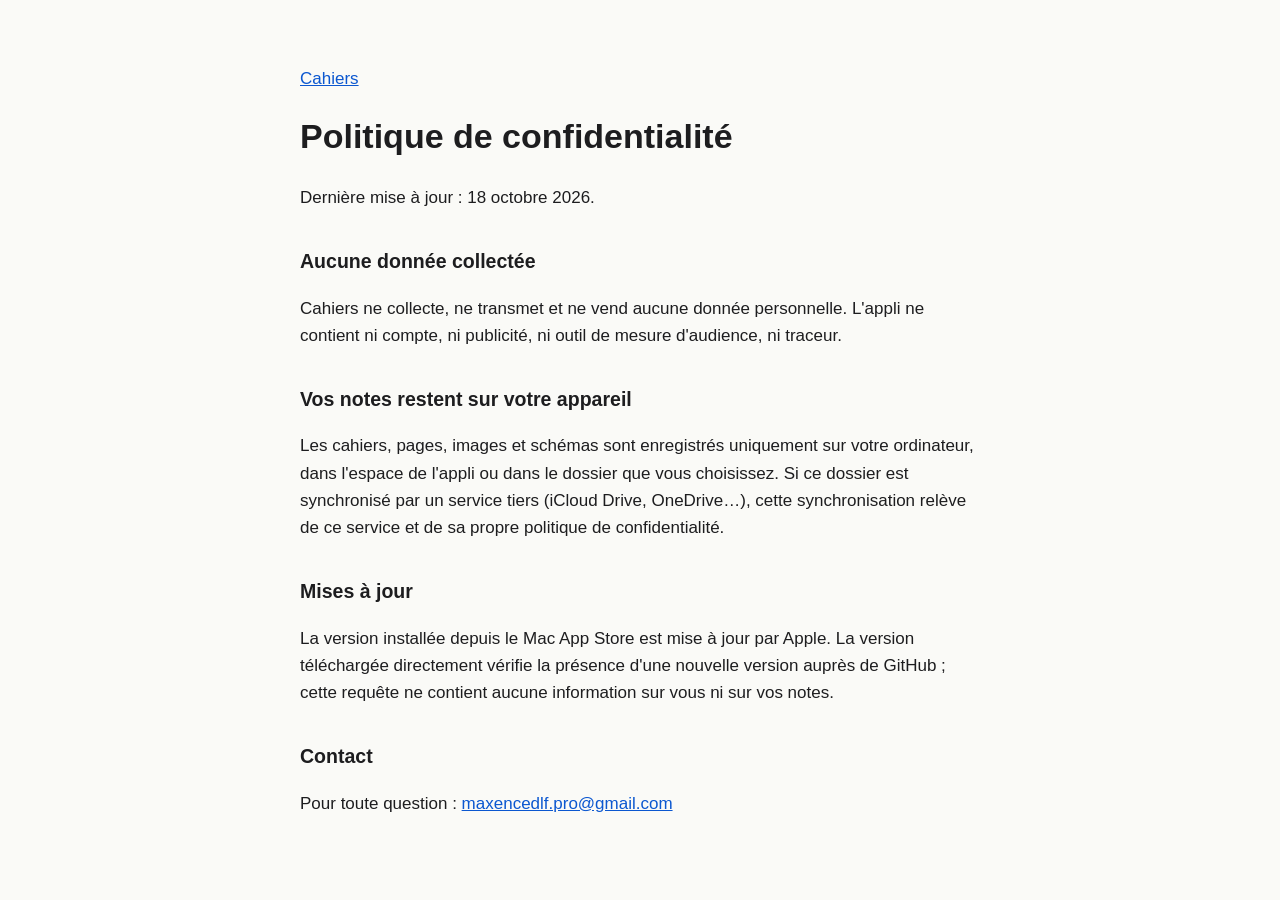
==== confidentialite.html @ 917d47eb "Site Cahiers : confidentialité et assistance Co-Authored-By: Claude Opus 5.5 <noreply@anthropic.com>" ====
<!doctype html>
<html lang="fr">
<head>
<meta charset="utf-8">
<meta name="viewport" content="width=device-width, initial-scale=1">
<title>Cahiers · Politique de confidentialité</title>
<link rel="stylesheet" href="style.css">
</head>
<body>
<main>
<p><a href="index.html">Cahiers</a></p>
<h1>Politique de confidentialité</h1>
<p>Dernière mise à jour : 18 octobre 2026.</p>
<h2>Aucune donnée collectée</h2>
<p>Cahiers ne collecte, ne transmet et ne vend aucune donnée personnelle. L'appli ne contient ni compte, ni publicité, ni outil de mesure d'audience, ni traceur.</p>
<h2>Vos notes restent sur votre appareil</h2>
<p>Les cahiers, pages, images et schémas sont enregistrés uniquement sur votre ordinateur, dans l'espace de l'appli ou dans le dossier que vous choisissez. Si ce dossier est synchronisé par un service tiers (iCloud Drive, OneDrive…), cette synchronisation relève de ce service et de sa propre politique de confidentialité.</p>
<h2>Mises à jour</h2>
<p>La version installée depuis le Mac App Store est mise à jour par Apple. La version téléchargée directement vérifie la présence d'une nouvelle version auprès de GitHub ; cette requête ne contient aucune information sur vous ni sur vos notes.</p>
<h2>Contact</h2>
<p>Pour toute question : <a href="mailto:maxencedlf.pro@gmail.com">maxencedlf.pro@gmail.com</a></p>
</main>
</body>
</html>
---- style.css ----
body { margin: 0; font: 17px/1.6 -apple-system, "Segoe UI", sans-serif; color: #1d1d1f; background: #fafaf7; }
main { max-width: 680px; margin: 0 auto; padding: 48px 24px; }
h1 { font-size: 2em; margin: .2em 0 .6em; }
h2 { font-size: 1.15em; margin-top: 1.8em; }
a { color: #0b57d0; }
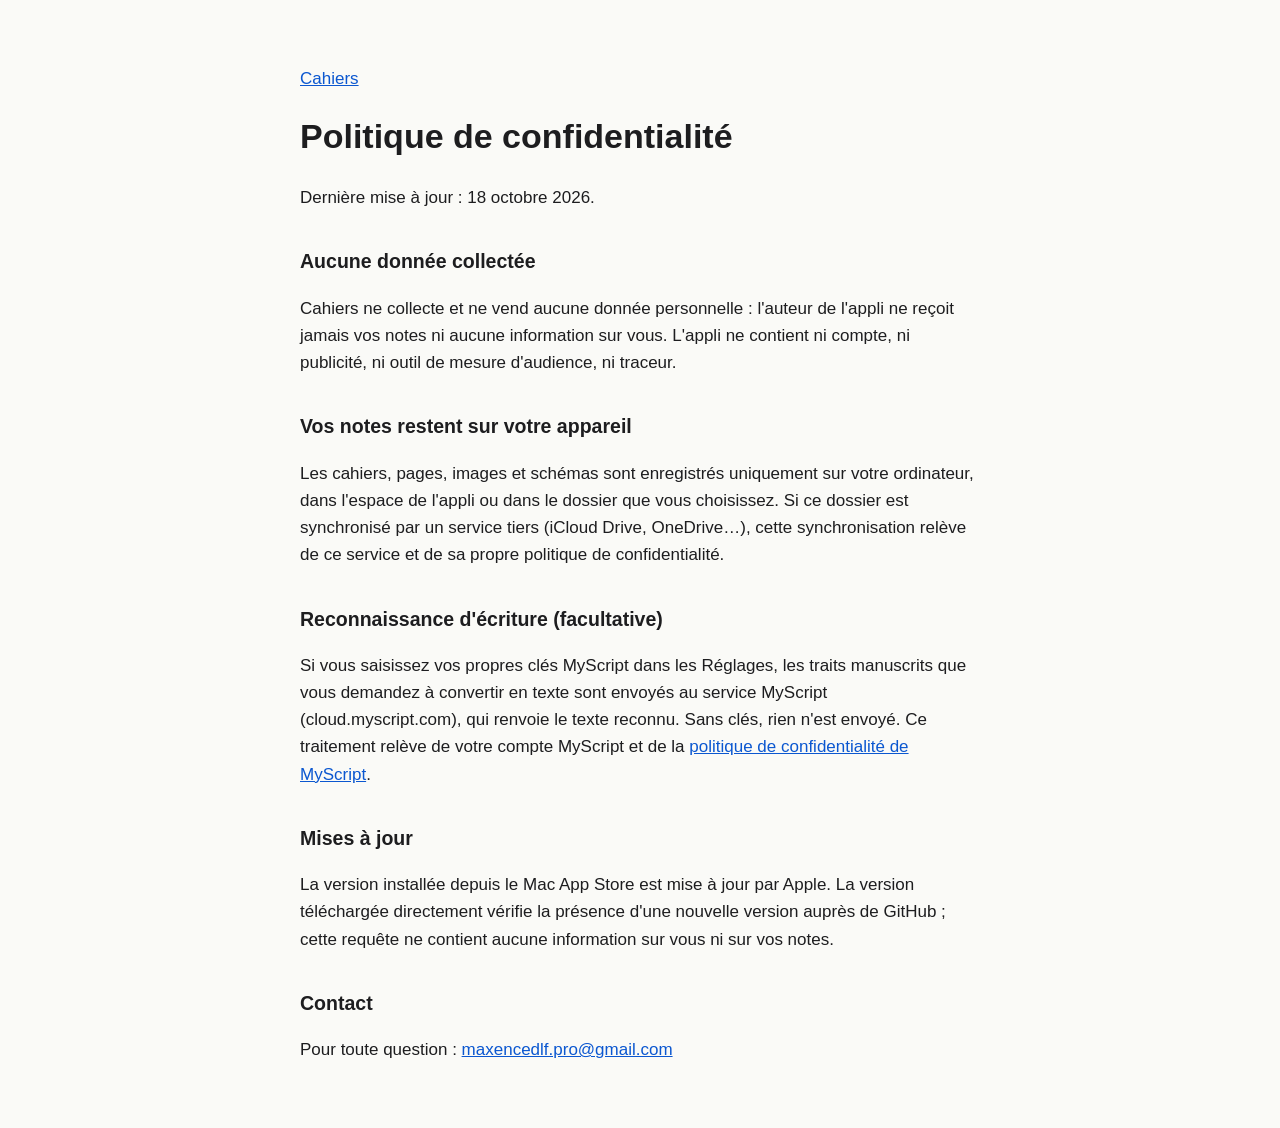
==== commit b9944108: "Confidentialité : reconnaissance MyScript facultative Co-Authored-By: Claude Opus 5.5 <noreply@anthr" ====
--- a/confidentialite.html
+++ b/confidentialite.html
@@ -12,9 +12,11 @@
 <h1>Politique de confidentialité</h1>
 <p>Dernière mise à jour : 18 octobre 2026.</p>
 <h2>Aucune donnée collectée</h2>
-<p>Cahiers ne collecte, ne transmet et ne vend aucune donnée personnelle. L'appli ne contient ni compte, ni publicité, ni outil de mesure d'audience, ni traceur.</p>
+<p>Cahiers ne collecte et ne vend aucune donnée personnelle : l'auteur de l'appli ne reçoit jamais vos notes ni aucune information sur vous. L'appli ne contient ni compte, ni publicité, ni outil de mesure d'audience, ni traceur.</p>
 <h2>Vos notes restent sur votre appareil</h2>
 <p>Les cahiers, pages, images et schémas sont enregistrés uniquement sur votre ordinateur, dans l'espace de l'appli ou dans le dossier que vous choisissez. Si ce dossier est synchronisé par un service tiers (iCloud Drive, OneDrive…), cette synchronisation relève de ce service et de sa propre politique de confidentialité.</p>
+<h2>Reconnaissance d'écriture (facultative)</h2>
+<p>Si vous saisissez vos propres clés MyScript dans les Réglages, les traits manuscrits que vous demandez à convertir en texte sont envoyés au service MyScript (cloud.myscript.com), qui renvoie le texte reconnu. Sans clés, rien n'est envoyé. Ce traitement relève de votre compte MyScript et de la <a href="https://www.myscript.com/privacy-policy/">politique de confidentialité de MyScript</a>.</p>
 <h2>Mises à jour</h2>
 <p>La version installée depuis le Mac App Store est mise à jour par Apple. La version téléchargée directement vérifie la présence d'une nouvelle version auprès de GitHub ; cette requête ne contient aucune information sur vous ni sur vos notes.</p>
 <h2>Contact</h2>
